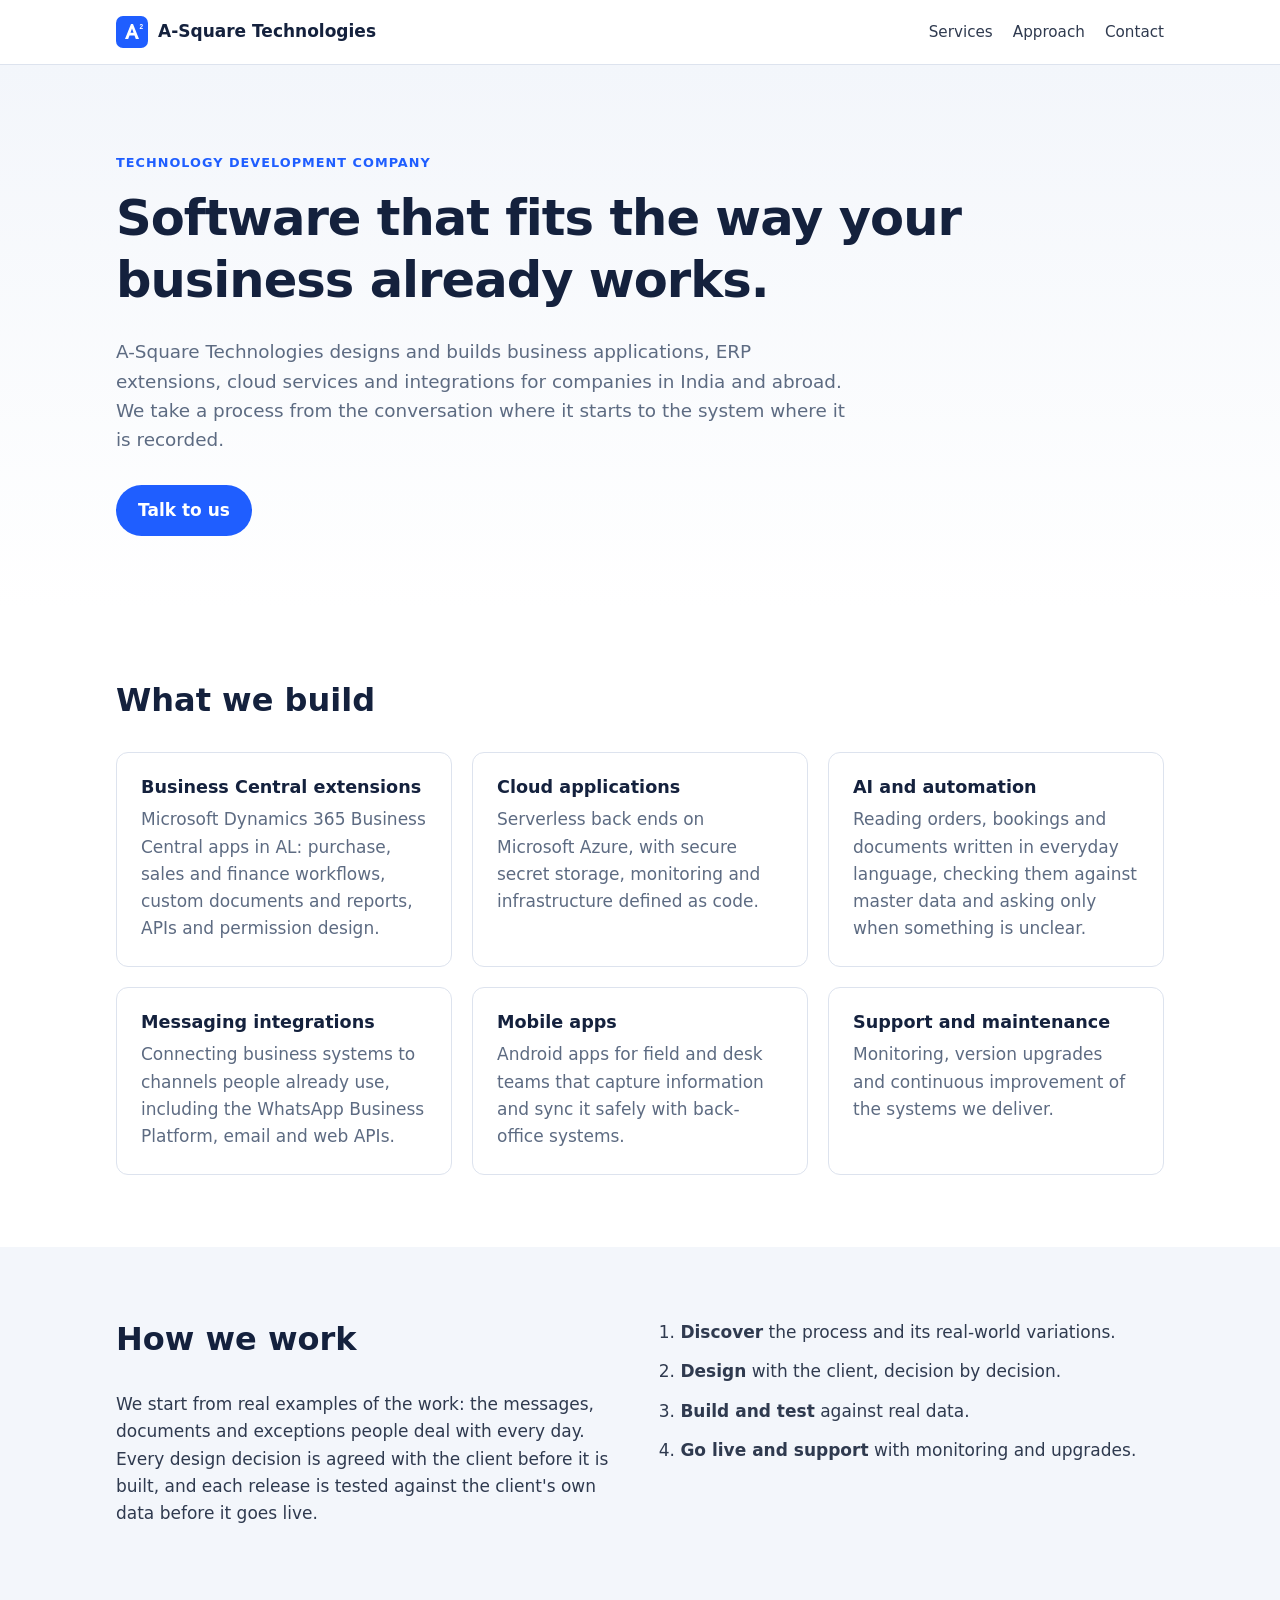
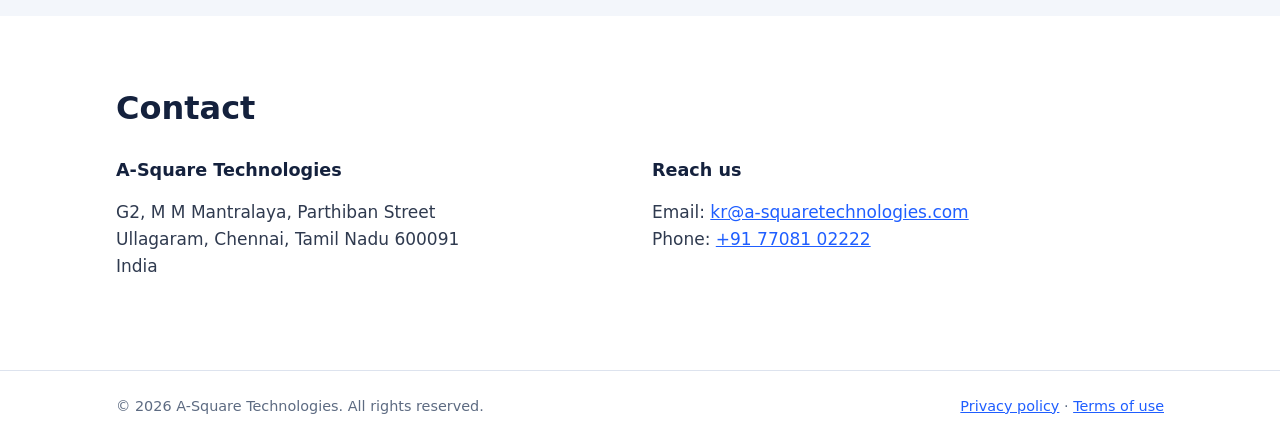
==== index.html @ 1915f1cc "A-Square Technologies website Home page, privacy policy and terms of use, served by GitHub Pages at " ====
<!doctype html>
<html lang="en">
<head>
  <meta charset="utf-8">
  <meta name="viewport" content="width=device-width, initial-scale=1">
  <title>A-Square Technologies — Technology development</title>
  <meta name="description" content="A-Square Technologies builds business software: Microsoft Dynamics 365 Business Central extensions, cloud and AI solutions, integrations and mobile apps.">
  <link rel="icon" href="favicon.svg" type="image/svg+xml">
  <link rel="stylesheet" href="styles.css">
</head>
<body>
  <header class="site-header">
    <div class="wrap nav">
      <a class="brand" href="/" aria-label="A-Square Technologies home">
        <img src="favicon.svg" alt="" width="32" height="32">
        <span>A-Square Technologies</span>
      </a>
      <nav aria-label="Main">
        <a href="#services">Services</a>
        <a href="#approach">Approach</a>
        <a href="#contact">Contact</a>
      </nav>
    </div>
  </header>

  <main>
    <section class="hero">
      <div class="wrap">
        <p class="eyebrow">Technology development company</p>
        <h1>Software that fits the way your business already works.</h1>
        <p class="lead">A-Square Technologies designs and builds business applications, ERP extensions, cloud services and integrations for companies in India and abroad. We take a process from the conversation where it starts to the system where it is recorded.</p>
        <a class="button" href="#contact">Talk to us</a>
      </div>
    </section>

    <section id="services" class="section">
      <div class="wrap">
        <h2>What we build</h2>
        <div class="grid">
          <article class="card">
            <h3>Business Central extensions</h3>
            <p>Microsoft Dynamics 365 Business Central apps in AL: purchase, sales and finance workflows, custom documents and reports, APIs and permission design.</p>
          </article>
          <article class="card">
            <h3>Cloud applications</h3>
            <p>Serverless back ends on Microsoft Azure, with secure secret storage, monitoring and infrastructure defined as code.</p>
          </article>
          <article class="card">
            <h3>AI and automation</h3>
            <p>Reading orders, bookings and documents written in everyday language, checking them against master data and asking only when something is unclear.</p>
          </article>
          <article class="card">
            <h3>Messaging integrations</h3>
            <p>Connecting business systems to channels people already use, including the WhatsApp Business Platform, email and web APIs.</p>
          </article>
          <article class="card">
            <h3>Mobile apps</h3>
            <p>Android apps for field and desk teams that capture information and sync it safely with back-office systems.</p>
          </article>
          <article class="card">
            <h3>Support and maintenance</h3>
            <p>Monitoring, version upgrades and continuous improvement of the systems we deliver.</p>
          </article>
        </div>
      </div>
    </section>

    <section id="approach" class="section alt">
      <div class="wrap two-col">
        <div>
          <h2>How we work</h2>
          <p>We start from real examples of the work: the messages, documents and exceptions people deal with every day. Every design decision is agreed with the client before it is built, and each release is tested against the client's own data before it goes live.</p>
        </div>
        <ol class="steps">
          <li><strong>Discover</strong> the process and its real-world variations.</li>
          <li><strong>Design</strong> with the client, decision by decision.</li>
          <li><strong>Build and test</strong> against real data.</li>
          <li><strong>Go live and support</strong> with monitoring and upgrades.</li>
        </ol>
      </div>
    </section>

    <section id="contact" class="section">
      <div class="wrap">
        <h2>Contact</h2>
        <div class="contact">
          <div>
            <h3>A-Square Technologies</h3>
            <p>G2, M M Mantralaya, Parthiban Street<br>Ullagaram, Chennai, Tamil Nadu 600091<br>India</p>
          </div>
          <div>
            <h3>Reach us</h3>
            <p>Email: <a href="mailto:kr@a-squaretechnologies.com">kr@a-squaretechnologies.com</a><br>
               Phone: <a href="tel:+917708102222">+91 77081 02222</a></p>
          </div>
        </div>
      </div>
    </section>
  </main>

  <footer class="site-footer">
    <div class="wrap foot">
      <p>© <span id="year">2026</span> A-Square Technologies. All rights reserved.</p>
      <p><a href="privacy.html">Privacy policy</a> · <a href="terms.html">Terms of use</a></p>
    </div>
  </footer>
  <script>document.getElementById("year").textContent = new Date().getFullYear();</script>
</body>
</html>
---- styles.css ----
:root {
  --ink: #14213d;
  --text: #2f3a4f;
  --muted: #5d6b82;
  --brand: #1f5eff;
  --brand-dark: #1747c2;
  --bg: #ffffff;
  --bg-alt: #f3f6fb;
  --line: #dde3ee;
  --radius: 12px;
}
@media (prefers-color-scheme: dark) {
  :root {
    --ink: #eef2fa;
    --text: #c9d2e3;
    --muted: #9aa7bf;
    --brand: #6f97ff;
    --brand-dark: #8eadff;
    --bg: #0e1424;
    --bg-alt: #151d31;
    --line: #26304a;
  }
}

* { box-sizing: border-box; }
html { scroll-behavior: smooth; }
body {
  margin: 0;
  background: var(--bg);
  color: var(--text);
  font: 17px/1.6 system-ui, -apple-system, "Segoe UI", Roboto, Arial, sans-serif;
}
a { color: var(--brand); }
h1, h2, h3 { color: var(--ink); line-height: 1.25; }
h1 { font-size: clamp(2rem, 5vw, 3.1rem); margin: 0.3em 0 0.5em; letter-spacing: -0.02em; }
h2 { font-size: clamp(1.5rem, 3vw, 2rem); margin: 0 0 1em; }
h3 { font-size: 1.1rem; margin: 0 0 0.4em; }

.wrap { max-width: 1080px; margin: 0 auto; padding: 0 16px; }

.site-header { border-bottom: 1px solid var(--line); background: var(--bg); position: sticky; top: 0; z-index: 10; }
.nav { display: flex; align-items: center; justify-content: space-between; height: 64px; gap: 16px; }
.brand { display: flex; align-items: center; gap: 10px; text-decoration: none; color: var(--ink); font-weight: 700; }
nav { display: flex; gap: 20px; }
nav a { color: var(--text); text-decoration: none; font-size: 0.95rem; }
nav a:hover { color: var(--brand); }

.hero { padding: 88px 0 72px; background: linear-gradient(180deg, var(--bg-alt), var(--bg)); }
.eyebrow { color: var(--brand); font-weight: 600; text-transform: uppercase; letter-spacing: 0.08em; font-size: 0.8rem; margin: 0; }
.lead { font-size: 1.15rem; max-width: 46rem; color: var(--muted); }
.button {
  display: inline-block; margin-top: 12px; padding: 12px 22px; border-radius: 999px;
  background: var(--brand); color: #fff; text-decoration: none; font-weight: 600;
}
.button:hover { background: var(--brand-dark); }

.section { padding: 72px 0; }
.section.alt { background: var(--bg-alt); }
.grid { display: grid; grid-template-columns: repeat(auto-fit, minmax(260px, 1fr)); gap: 20px; }
.card { border: 1px solid var(--line); border-radius: var(--radius); padding: 24px; background: var(--bg); }
.card p { margin: 0; color: var(--muted); }

.two-col { display: grid; grid-template-columns: 1fr 1fr; gap: 40px; align-items: start; }
.steps { margin: 0; padding-left: 1.2em; }
.steps li { margin-bottom: 12px; }

.contact { display: grid; grid-template-columns: repeat(auto-fit, minmax(260px, 1fr)); gap: 24px; }

.site-footer { border-top: 1px solid var(--line); padding: 24px 0; font-size: 0.9rem; color: var(--muted); }
.foot { display: flex; justify-content: space-between; flex-wrap: wrap; gap: 8px; }
.foot p { margin: 0; }

.doc { padding: 56px 0 72px; max-width: 760px; }
.doc h2 { font-size: 1.25rem; margin: 1.8em 0 0.5em; }

/* Marks details still to be filled in before publishing. */
.todo { background: #fff3c4; color: #5c4400; border-radius: 4px; padding: 0 4px; }

@media (max-width: 720px) {
  .two-col { grid-template-columns: 1fr; }
  nav { gap: 14px; }
  .brand span { font-size: 0.95rem; }
  .hero { padding: 56px 0 48px; }
}
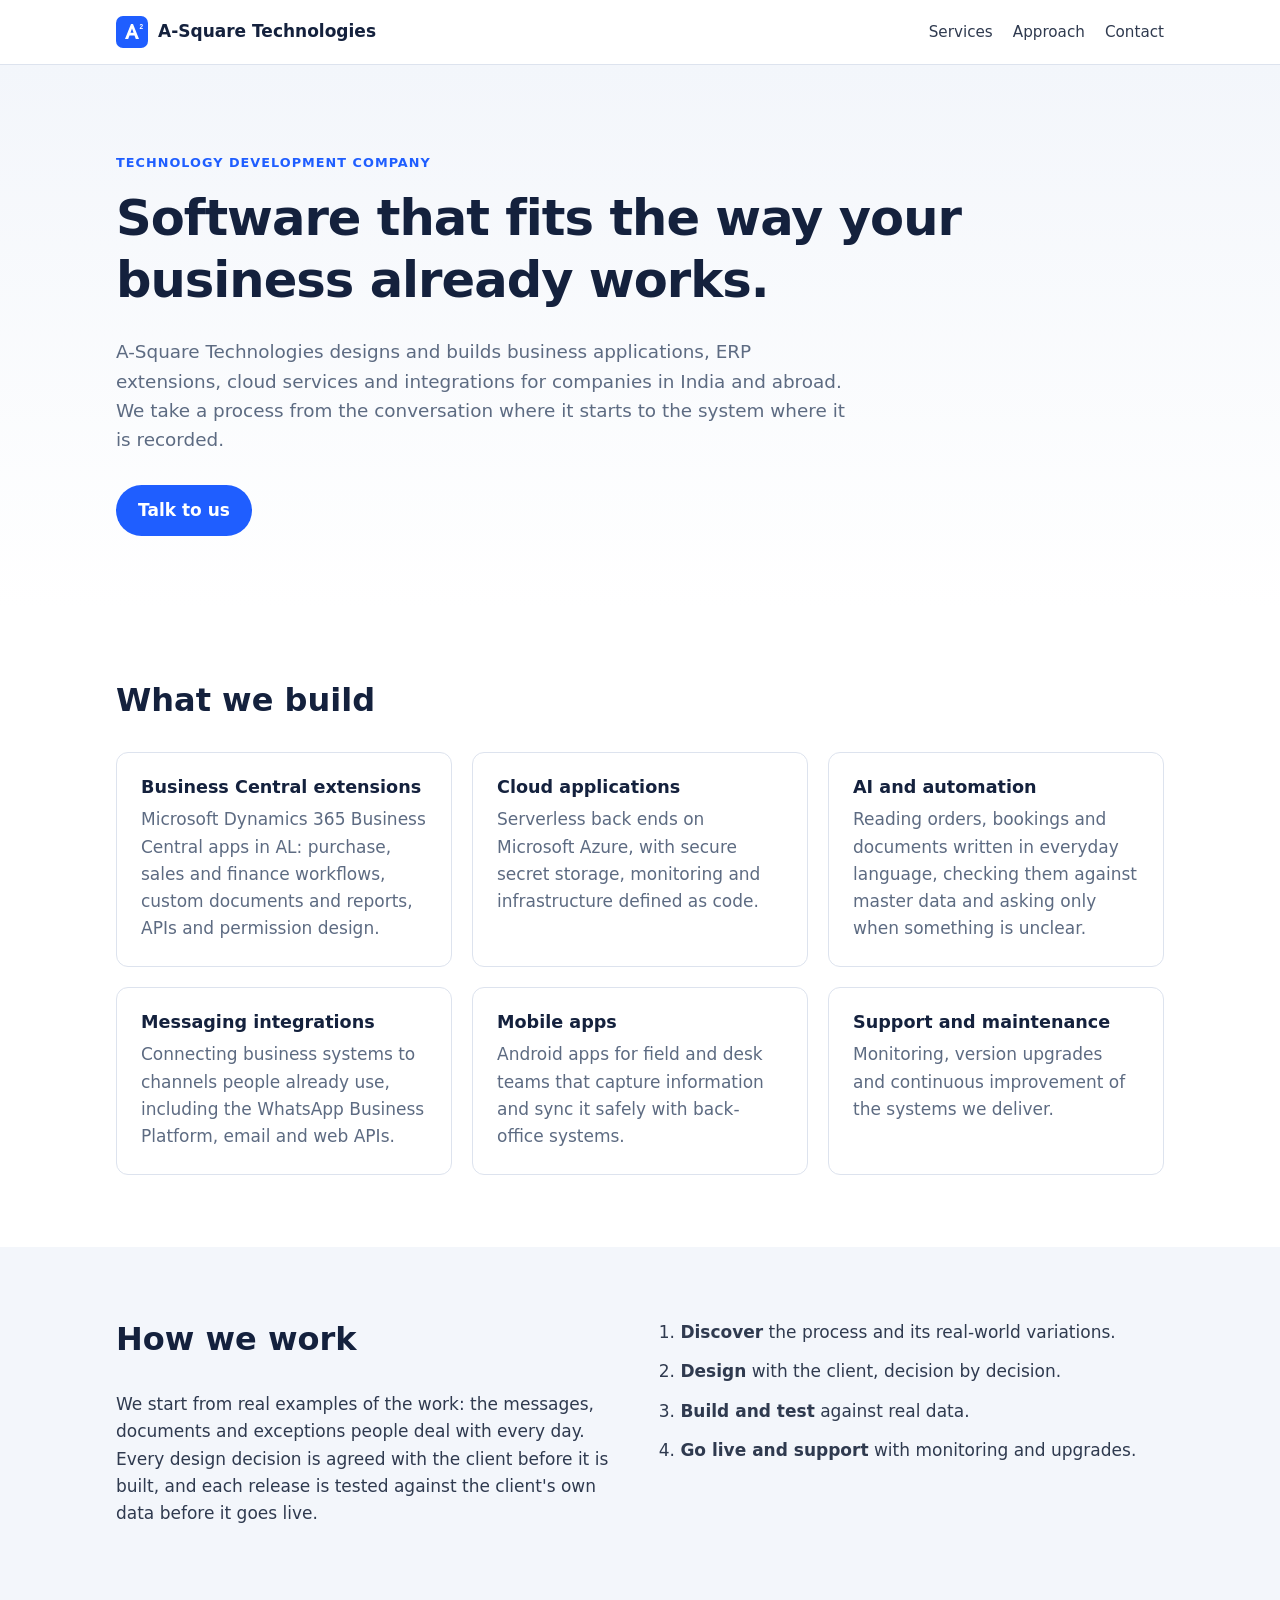
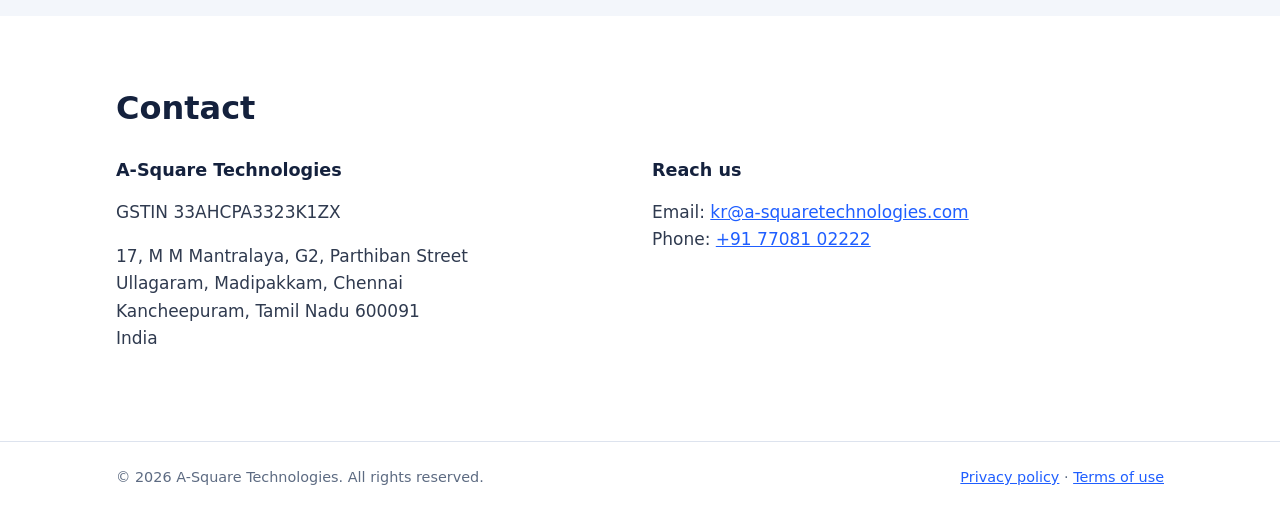
==== commit 2430ae20: "Match the registered address and show the GSTIN Co-Authored-By: Claude Opus 5.5 <noreply@anthropic.c" ====
--- a/index.html
+++ b/index.html
@@ -86,7 +86,8 @@
         <div class="contact">
           <div>
             <h3>A-Square Technologies</h3>
-            <p>G2, M M Mantralaya, Parthiban Street<br>Ullagaram, Chennai, Tamil Nadu 600091<br>India</p>
+            <p>GSTIN 33AHCPA3323K1ZX</p>
+            <p>17, M M Mantralaya, G2, Parthiban Street<br>Ullagaram, Madipakkam, Chennai<br>Kancheepuram, Tamil Nadu 600091<br>India</p>
           </div>
           <div>
             <h3>Reach us</h3>
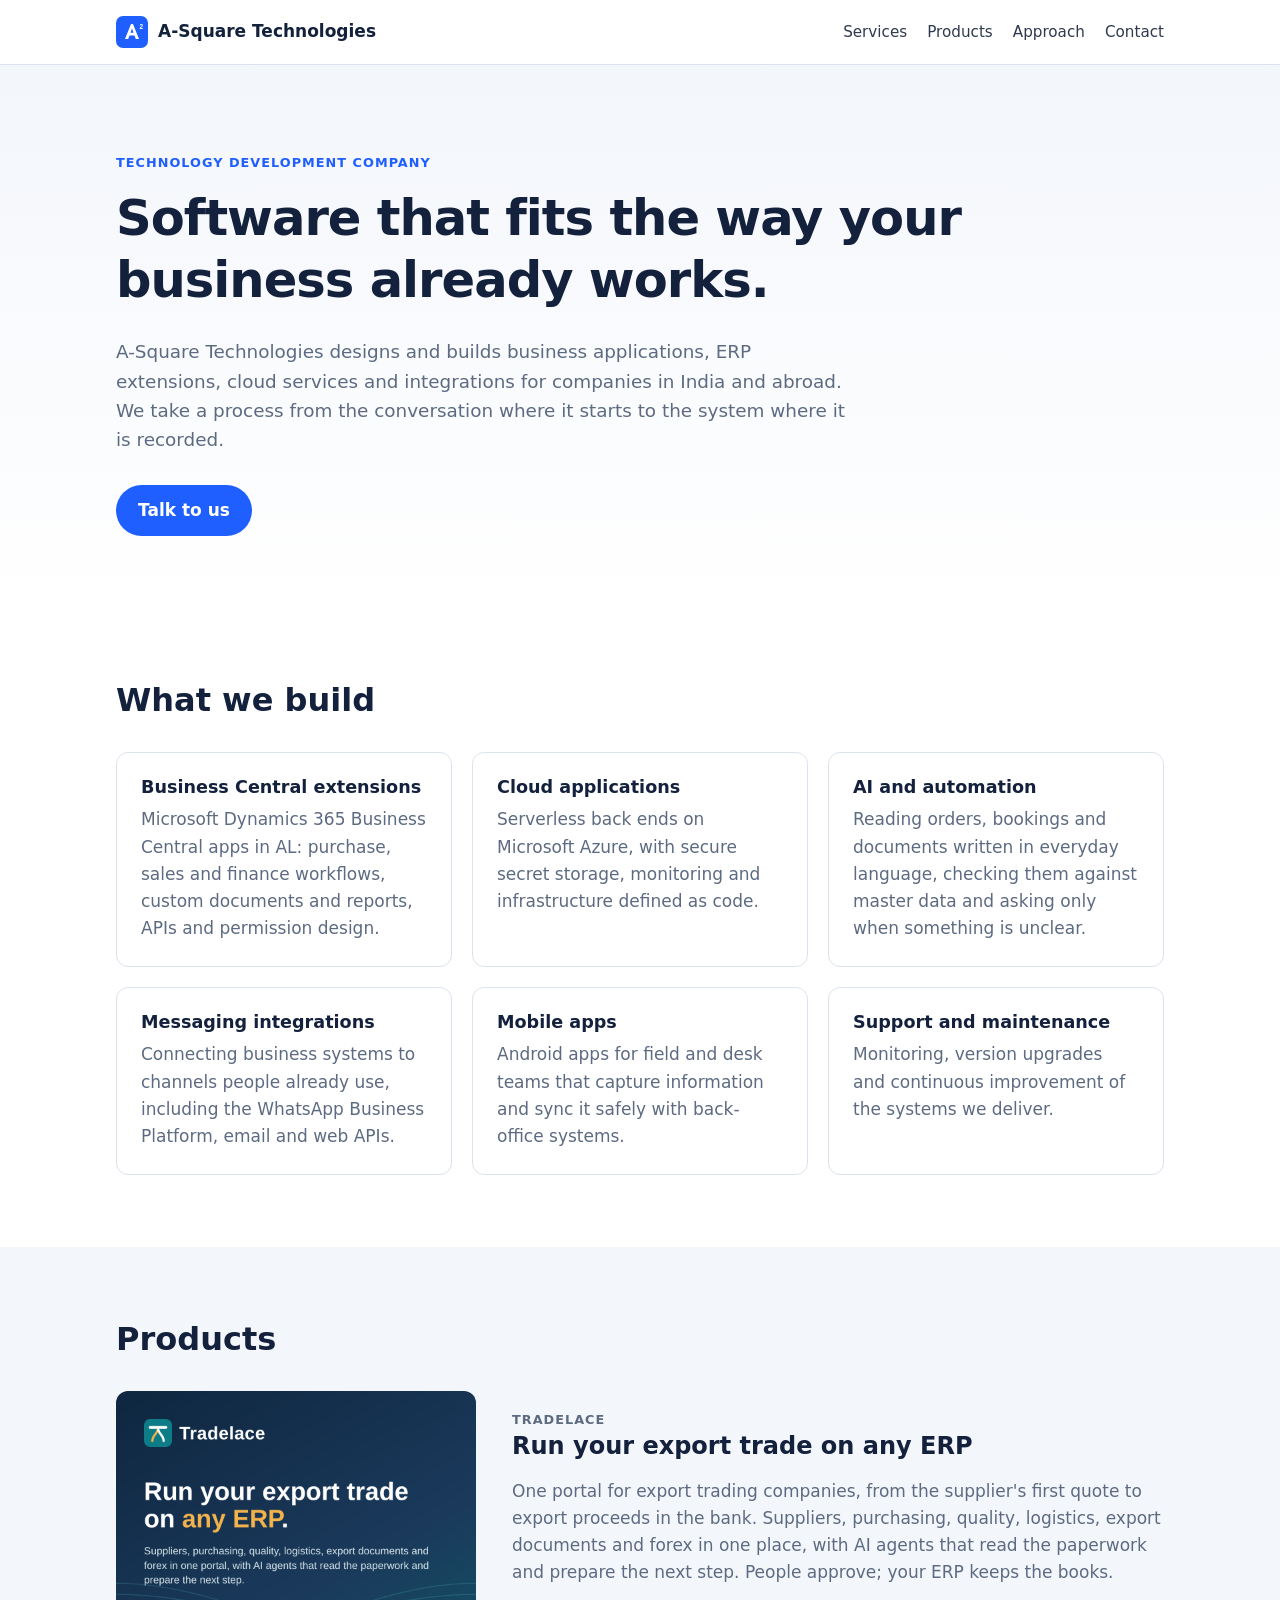
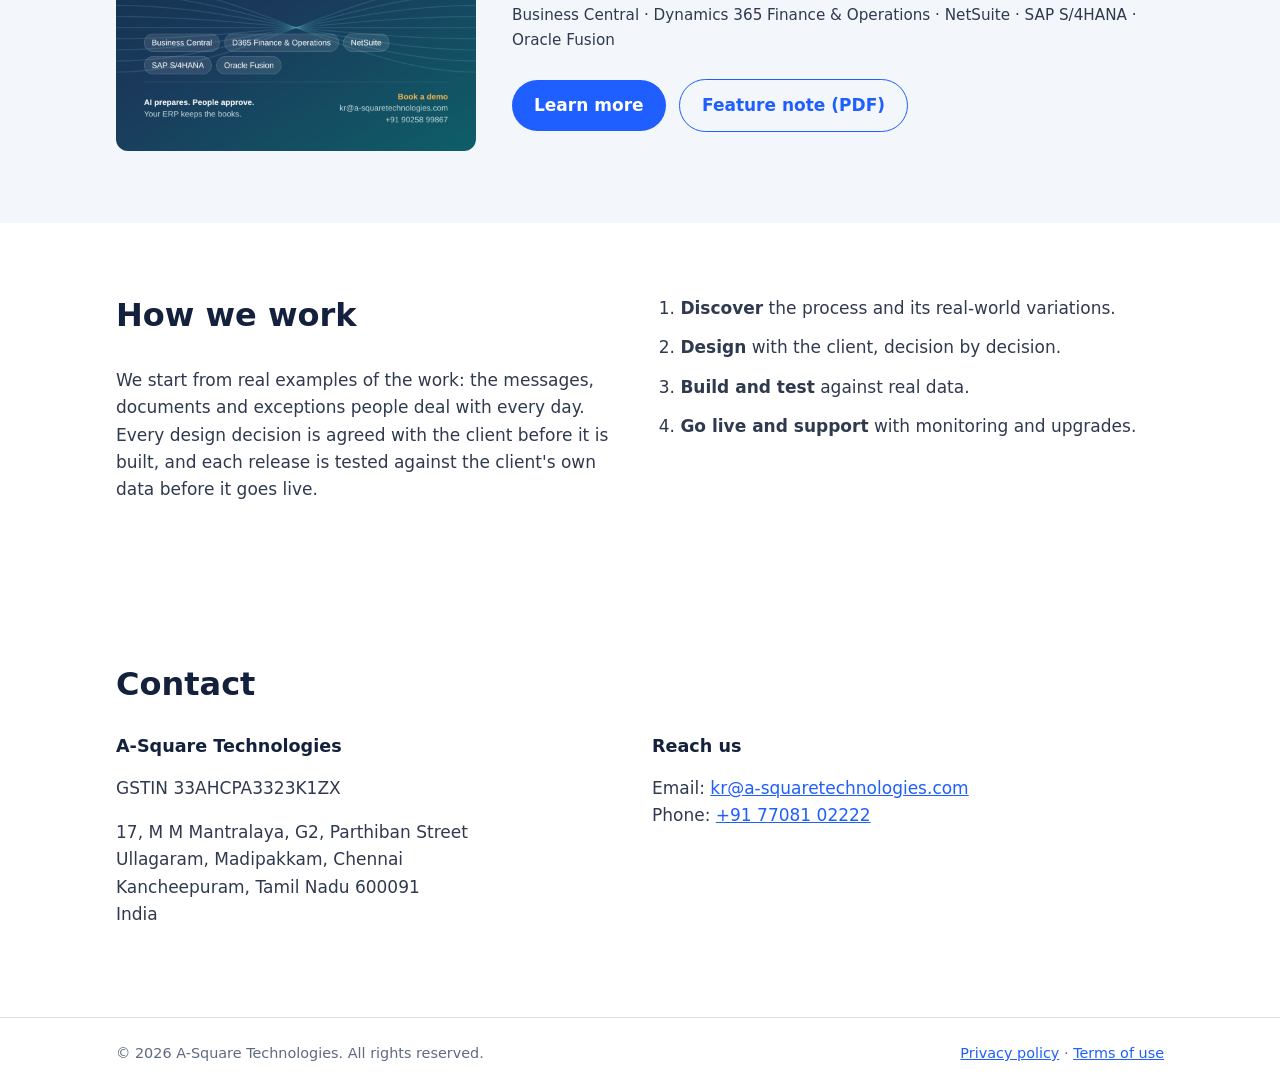
==== commit 28f623e7: "Add Tradelace: Products section on the home page and a product page The home page gets a Products se" ====
--- a/index.html
+++ b/index.html
@@ -17,6 +17,7 @@
       </a>
       <nav aria-label="Main">
         <a href="#services">Services</a>
+        <a href="#products">Products</a>
         <a href="#approach">Approach</a>
         <a href="#contact">Contact</a>
       </nav>
@@ -65,7 +66,24 @@
       </div>
     </section>
 
-    <section id="approach" class="section alt">
+    <section id="products" class="section alt">
+      <div class="wrap">
+        <h2>Products</h2>
+        <article class="product">
+          <img src="products/tradelace-banner.png" alt="Tradelace: run your export trade on any ERP" width="360" height="360" loading="lazy">
+          <div>
+            <p class="eyebrow">Tradelace</p>
+            <h3>Run your export trade on any ERP</h3>
+            <p>One portal for export trading companies, from the supplier's first quote to export proceeds in the bank. Suppliers, purchasing, quality, logistics, export documents and forex in one place, with AI agents that read the paperwork and prepare the next step. People approve; your ERP keeps the books.</p>
+            <p class="erps">Business Central · Dynamics 365 Finance &amp; Operations · NetSuite · SAP S/4HANA · Oracle Fusion</p>
+            <a class="button" href="tradelace.html">Learn more</a>
+            <a class="button ghost" href="products/tradelace-feature-note.pdf">Feature note (PDF)</a>
+          </div>
+        </article>
+      </div>
+    </section>
+
+    <section id="approach" class="section">
       <div class="wrap two-col">
         <div>
           <h2>How we work</h2>
--- a/styles.css
+++ b/styles.css
@@ -82,3 +82,23 @@
   .brand span { font-size: 0.95rem; }
   .hero { padding: 56px 0 48px; }
 }
+
+/* Products */
+.product { display: grid; grid-template-columns: 360px 1fr; gap: 36px; align-items: center; }
+.product img { width: 100%; height: auto; border-radius: var(--radius); display: block; }
+.product h3 { font-size: 1.5rem; }
+.product p { color: var(--muted); }
+.product .erps { font-size: 0.95rem; color: var(--text); }
+.button.ghost { background: transparent; color: var(--brand); border: 1.5px solid var(--brand); margin-left: 8px; }
+.button.ghost:hover { background: var(--bg-alt); }
+.features { display: grid; grid-template-columns: repeat(auto-fit, minmax(280px, 1fr)); gap: 20px; }
+.stats { display: grid; grid-template-columns: repeat(4, 1fr); gap: 16px; margin: 8px 0 0; }
+.stats div { border-top: 1px solid var(--line); border-bottom: 1px solid var(--line); padding: 14px 8px; text-align: center; }
+.stats strong { display: block; font-size: 2rem; color: var(--brand); }
+.stats span { font-size: 0.9rem; color: var(--muted); }
+@media (max-width: 720px) {
+  .product { grid-template-columns: 1fr; }
+  .stats { grid-template-columns: repeat(2, 1fr); }
+  .button.ghost { margin-left: 0; }
+}
+.features.four { grid-template-columns: repeat(auto-fit, minmax(220px, 1fr)); }
